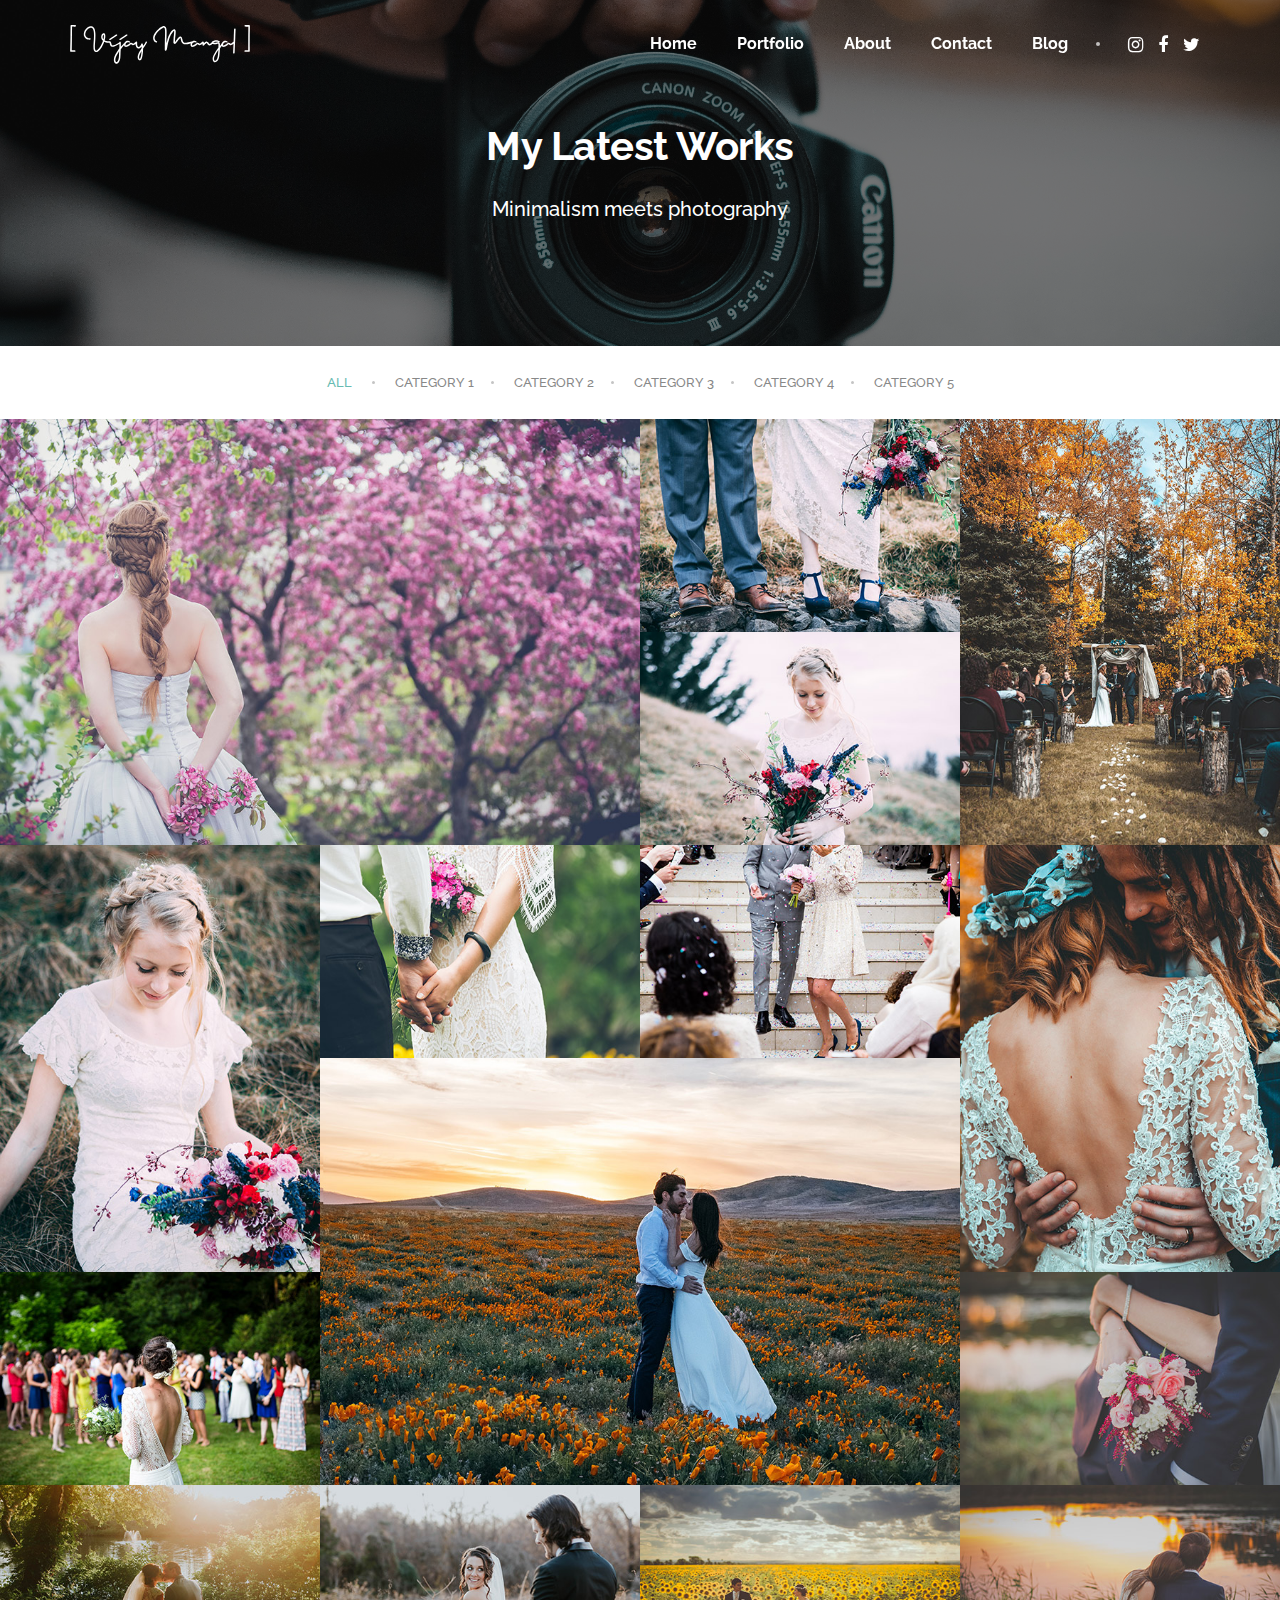
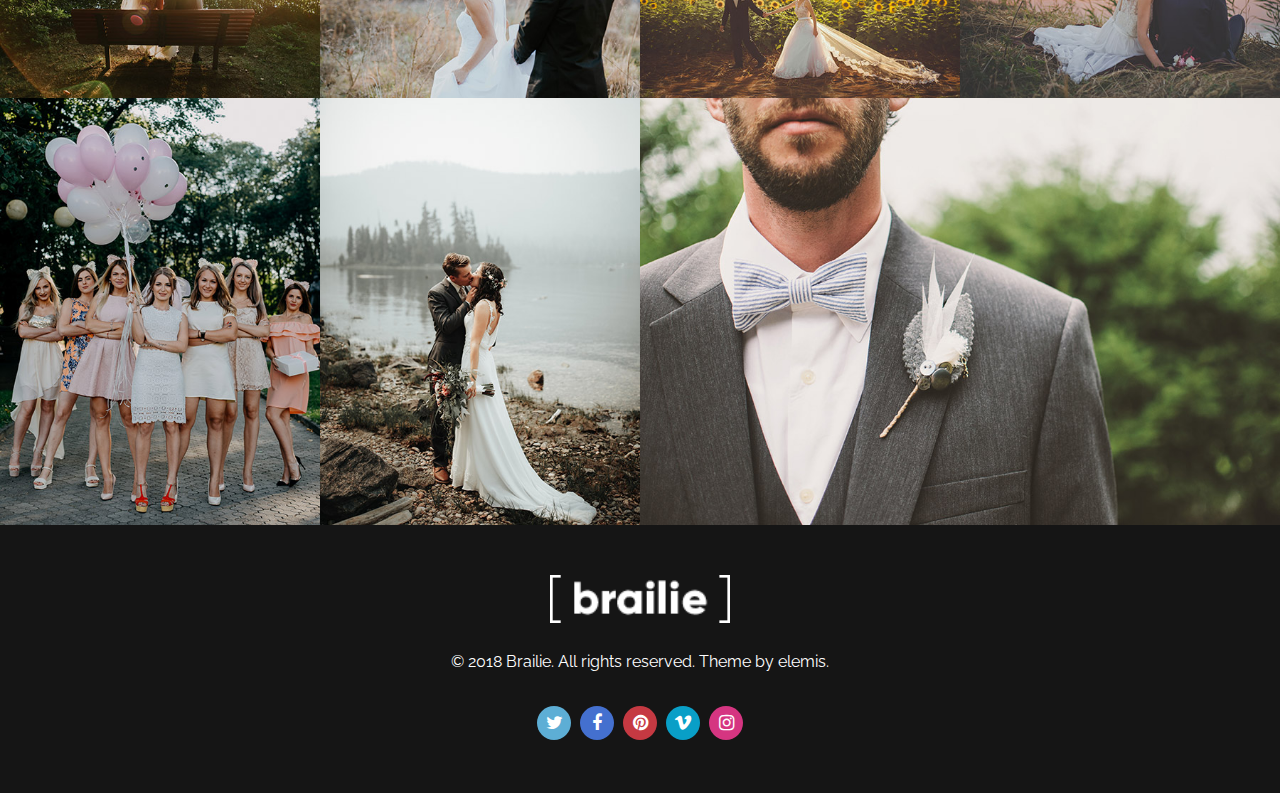
==== portfolio12.html @ 6201e8c9 "templaTE" ====
<!DOCTYPE html>
<html lang="en">
  <head>
    <meta charset="utf-8" />
    <meta name="viewport" content="width=device-width, initial-scale=1.0" />
    <meta name="text" content="" />
    <meta name="author" content="" />
    <link rel="shortcut icon" href="style/images/favicon.png" />
    <title>Vijay Mangal | Unstable Expert</title>
    <link rel="stylesheet" type="text/css" href="style/css/bootstrap.min.css" />
    <link rel="stylesheet" type="text/css" href="style/css/plugins.css" />
    <link
      rel="stylesheet"
      type="text/css"
      href="style/revolution/css/settings.css"
    />
    <link
      rel="stylesheet"
      type="text/css"
      href="style/revolution/css/layers.css"
    />
    <link
      rel="stylesheet"
      type="text/css"
      href="style/revolution/css/navigation.css"
    />
    <link
      rel="stylesheet"
      type="text/css"
      href="style/revolution/revolution-addons/filmstrip/css/revolution.addon.filmstrip.css"
    />
    <link
      rel="stylesheet"
      type="text/css"
      href="style/revolution/revolution-addons/typewriter/css/typewriter.css"
    />
    <link rel="stylesheet" type="text/css" href="style/type/icons.css" />
    <link rel="stylesheet" type="text/css" href="style.css" />
    <link rel="stylesheet" type="text/css" href="style/css/color/teal.css" />
    <link rel="stylesheet" type="text/css" href="style/css/font/font3.css" />
  </head>
  <body>
    <div class="content-wrapper">
      <nav
        class="navbar transparent absolute nav-wrapper-dark inverse-text navbar-expand-lg"
      >
        <div class="container">
          <div class="navbar-header">
            <div class="navbar-brand">
              <a href="index.html"
                ><img src="style/images/logo-light.svg" alt=""
              /></a>
            </div>
            <div class="navbar-hamburger ml-auto d-lg-none d-xl-none">
              <button
                class="hamburger animate"
                data-toggle="collapse"
                data-target=".navbar-collapse"
              >
                <span></span>
              </button>
            </div>
          </div>
          <!-- /.navbar-header -->
          <div class="collapse navbar-collapse">
            <ul class="nav navbar-nav ml-auto">
              <li class="nav-item">
                <a class="nav-link" href="index8.html">Home</a>
              </li>
              <li class="nav-item">
                <a class="nav-link" href="portfolio12.html">Portfolio</a>
              </li>
              <li class="nav-item">
                <a class="nav-link" href="#">About</a>
              </li>
              <li class="nav-item">
                <a class="nav-link" href="#">Contact</a>
              </li>
              <li class="nav-item">
                <a class="nav-link" href="#">Blog</a>
              </li>
            </ul>
            <!-- /.navbar-nav -->
            <div class="navbar-divider"></div>
            <ul class="social social-mute social-s">
              <li>
                <a href="#"><i class="fa fa-instagram"></i></a>
              </li>
              <li>
                <a href="#"><i class="fa fa-facebook"></i></a>
              </li>
              <li>
                <a href="#"><i class="fa fa-twitter"></i></a>
              </li>
            </ul>
          </div>
          <!-- /.navbar-collapse -->
        </div>
        <!-- /.container -->
      </nav>
      <!-- /.navbar -->
      <div
        class="wrapper image-wrapper image-wrapper-inner bg-image inverse-text"
        data-image-src="style/images/art/bg14.jpg"
      >
        <div class="container inner pt-120 pb-120 text-center">
          <h1 class="heading">My Latest Works</h1>
          <p class="lead larger text-center mb-0">
            Minimalism meets photography
          </p>
        </div>
        <!-- /.container -->
      </div>
      <!-- /.wrapper -->
      <div class="wrapper light-wrapper">
        <div class="space30"></div>
        <div
          id="cube-grid-mosaic-filter"
          class="cbp-filter-container text-center"
        >
          <div data-filter="*" class="cbp-filter-item-active cbp-filter-item">
            All
          </div>
          <div data-filter=".cat1" class="cbp-filter-item">Category 1</div>
          <div data-filter=".cat2" class="cbp-filter-item">Category 2</div>
          <div data-filter=".cat3" class="cbp-filter-item">Category 3</div>
          <div data-filter=".cat4" class="cbp-filter-item">Category 4</div>
          <div data-filter=".cat5" class="cbp-filter-item">Category 5</div>
        </div>
        <div class="clearfix"></div>
        <div class="space20"></div>
        <div id="cube-grid-mosaic" class="cbp light-gallery">
          <div class="cbp-item cat1 cat5">
            <figure class="overlay overlay2">
              <a href="style/images/art/pm1-full.jpg" data-sub-html="#caption1"
                ><img src="style/images/art/pm1.jpg" alt="" />
                <div id="caption1" class="d-none">
                  <p>Cras mattis consectetur purus sit amet fermentum.</p>
                </div>
              </a>
            </figure>
          </div>
          <!--/.cbp-item -->
          <div class="cbp-item cat2">
            <figure class="overlay overlay2">
              <a href="style/images/art/pm2-full.jpg"
                ><img src="style/images/art/pm2.jpg" alt=""
              /></a>
            </figure>
          </div>
          <!--/.cbp-item -->
          <div class="cbp-item cat2 cat3">
            <figure class="overlay overlay2">
              <a href="style/images/art/pm3-full.jpg" data-sub-html="#caption2"
                ><img src="style/images/art/pm3.jpg" alt="" />
                <div id="caption2" class="d-none">
                  <p>Nulla vitae elit libero, a pharetra augue.</p>
                </div>
              </a>
            </figure>
          </div>
          <!--/.cbp-item -->
          <div class="cbp-item cat1 cat5">
            <figure class="overlay overlay2">
              <a href="style/images/art/pm4-full.jpg"
                ><img src="style/images/art/pm4.jpg" alt=""
              /></a>
            </figure>
          </div>
          <!--/.cbp-item -->
          <div class="cbp-item cat5 cat4">
            <figure class="overlay overlay2">
              <a href="style/images/art/pm5-full.jpg"
                ><img src="style/images/art/pm5.jpg" alt=""
              /></a>
            </figure>
          </div>
          <!--/.cbp-item -->
          <div class="cbp-item cat2 cat3">
            <figure class="overlay overlay2">
              <a href="style/images/art/pm6-full.jpg"
                ><img src="style/images/art/pm6.jpg" alt=""
              /></a>
            </figure>
          </div>
          <!--/.cbp-item -->
          <div class="cbp-item cat5">
            <figure class="overlay overlay2">
              <a href="style/images/art/pm7-full.jpg"
                ><img src="style/images/art/pm7.jpg" alt=""
              /></a>
            </figure>
          </div>
          <!--/.cbp-item -->
          <div class="cbp-item cat1 cat5">
            <figure class="overlay overlay2">
              <a href="style/images/art/pm8-full.jpg"
                ><img src="style/images/art/pm8.jpg" alt=""
              /></a>
            </figure>
          </div>
          <!--/.cbp-item -->
          <div class="cbp-item cat2 cat4">
            <figure class="overlay overlay2">
              <a href="style/images/art/pm9-full.jpg"
                ><img src="style/images/art/pm9.jpg" alt=""
              /></a>
            </figure>
          </div>
          <!--/.cbp-item -->
          <div class="cbp-item cat1 cat2">
            <figure class="overlay overlay2">
              <a href="style/images/art/pm10-full.jpg"
                ><img src="style/images/art/pm10.jpg" alt=""
              /></a>
            </figure>
          </div>
          <!--/.cbp-item -->
          <div class="cbp-item cat5 cat3">
            <figure class="overlay overlay2">
              <a href="style/images/art/pm11-full.jpg"
                ><img src="style/images/art/pm11.jpg" alt=""
              /></a>
            </figure>
          </div>
          <!--/.cbp-item -->
          <div class="cbp-item cat5 cat2">
            <figure class="overlay overlay2">
              <a href="style/images/art/pm12-full.jpg"
                ><img src="style/images/art/pm12.jpg" alt=""
              /></a>
            </figure>
          </div>
          <!--/.cbp-item -->
          <div class="cbp-item cat4 cat3">
            <figure class="overlay overlay2">
              <a href="style/images/art/pm13-full.jpg"
                ><img src="style/images/art/pm13.jpg" alt=""
              /></a>
            </figure>
          </div>
          <!--/.cbp-item -->
          <div class="cbp-item cat1 cat2 cat5">
            <figure class="overlay overlay2">
              <a href="style/images/art/pm14-full.jpg"
                ><img src="style/images/art/pm14.jpg" alt=""
              /></a>
            </figure>
          </div>
          <!--/.cbp-item -->
          <div class="cbp-item cat3 cat4">
            <figure class="overlay overlay2">
              <a href="style/images/art/pm15-full.jpg"
                ><img src="style/images/art/pm15.jpg" alt=""
              /></a>
            </figure>
          </div>
          <!--/.cbp-item -->
          <div class="cbp-item cat1 cat5">
            <figure class="overlay overlay2">
              <a href="style/images/art/pm16-full.jpg"
                ><img src="style/images/art/pm16.jpg" alt=""
              /></a>
            </figure>
          </div>
          <!--/.cbp-item -->
          <div class="cbp-item cat2 cat3 cat4">
            <figure class="overlay overlay2">
              <a href="style/images/art/pm17-full.jpg"
                ><img src="style/images/art/pm17.jpg" alt=""
              /></a>
            </figure>
          </div>
          <!--/.cbp-item -->
          <div class="cbp-item cat1 cat4">
            <figure class="overlay overlay2">
              <a href="style/images/art/pm18-full.jpg"
                ><img src="style/images/art/pm18.jpg" alt=""
              /></a>
            </figure>
          </div>
          <!--/.cbp-item -->
        </div>
        <!--/.cbp -->
      </div>
      <!-- /.wrapper -->
      <footer class="dark-wrapper inverse-text">
        <div class="sub-footer">
          <div class="container inner text-center">
            <img
              src="#"
              srcset="
                style/images/logo-light.png    1x,
                style/images/logo-light@2x.png 2x
              "
              alt=""
            />
            <div class="space25"></div>
            <p>© 2018 Brailie. All rights reserved. Theme by elemis.</p>
            <div class="space30"></div>
            <ul class="social social-bg social-s">
              <li>
                <a href="#"><i class="fa fa-twitter"></i></a>
              </li>
              <li>
                <a href="#"><i class="fa fa-facebook-f"></i></a>
              </li>
              <li>
                <a href="#"><i class="fa fa-pinterest"></i></a>
              </li>
              <li>
                <a href="#"><i class="fa fa-vimeo"></i></a>
              </li>
              <li>
                <a href="#"><i class="fa fa-instagram"></i></a>
              </li>
            </ul>
          </div>
          <!-- /.container -->
        </div>
        <!-- /.sub-footer -->
      </footer>
    </div>
    <!-- /.content-wrapper -->
    <script src="style/js/jquery.min.js"></script>
    <script src="style/js/popper.min.js"></script>
    <script src="style/js/bootstrap.min.js"></script>
    <script src="style/revolution/js/jquery.themepunch.tools.min.js"></script>
    <script src="style/revolution/js/jquery.themepunch.revolution.min.js"></script>
    <script src="style/revolution/revolution-addons/filmstrip/js/revolution.addon.filmstrip.min.js"></script>
    <script src="style/revolution/revolution-addons/typewriter/js/revolution.addon.typewriter.min.js"></script>
    <script src="style/revolution/js/extensions/revolution.extension.actions.min.js"></script>
    <script src="style/revolution/js/extensions/revolution.extension.carousel.min.js"></script>
    <script src="style/revolution/js/extensions/revolution.extension.kenburn.min.js"></script>
    <script src="style/revolution/js/extensions/revolution.extension.layeranimation.min.js"></script>
    <script src="style/revolution/js/extensions/revolution.extension.migration.min.js"></script>
    <script src="style/revolution/js/extensions/revolution.extension.navigation.min.js"></script>
    <script src="style/revolution/js/extensions/revolution.extension.parallax.min.js"></script>
    <script src="style/revolution/js/extensions/revolution.extension.slideanims.min.js"></script>
    <script src="style/revolution/js/extensions/revolution.extension.video.min.js"></script>
    <script src="style/js/plugins.js"></script>
    <script src="style/js/scripts.js"></script>
  </body>
</html>
---- style/revolution/css/settings.css ----
/*-----------------------------------------------------------------------------

-	Revolution Slider 5.0 Default Style Settings -

Screen Stylesheet

version:   	5.4.5
date:      	15/05/17
author:		themepunch
email:     	info@themepunch.com
website:   	http://www.themepunch.com
-----------------------------------------------------------------------------*/
#debungcontrolls,.debugtimeline{width:100%;box-sizing:border-box}.rev_column,.rev_column .tp-parallax-wrap,.tp-svg-layer svg{vertical-align:top}#debungcontrolls{z-index:100000;position:fixed;bottom:0;height:auto;background:rgba(0,0,0,.6);padding:10px}.debugtimeline{height:10px;position:relative;margin-bottom:3px;display:none;white-space:nowrap}.debugtimeline:hover{height:15px}.the_timeline_tester{background:#e74c3c;position:absolute;top:0;left:0;height:100%;width:0}.rs-go-fullscreen{position:fixed!important;width:100%!important;height:100%!important;top:0!important;left:0!important;z-index:9999999!important;background:#fff!important}.debugtimeline.tl_slide .the_timeline_tester{background:#f39c12}.debugtimeline.tl_frame .the_timeline_tester{background:#3498db}.debugtimline_txt{color:#fff;font-weight:400;font-size:7px;position:absolute;left:10px;top:0;white-space:nowrap;line-height:10px}.rtl{direction:rtl}@font-face{font-family:revicons;src:url(../fonts/revicons/revicons.eot?5510888);src:url(../fonts/revicons/revicons.eot?5510888#iefix) format('embedded-opentype'),url(../fonts/revicons/revicons.woff?5510888) format('woff'),url(../fonts/revicons/revicons.ttf?5510888) format('truetype'),url(../fonts/revicons/revicons.svg?5510888#revicons) format('svg');font-weight:400;font-style:normal}[class*=" revicon-"]:before,[class^=revicon-]:before{font-family:revicons;font-style:normal;font-weight:400;speak:none;display:inline-block;text-decoration:inherit;width:1em;margin-right:.2em;text-align:center;font-variant:normal;text-transform:none;line-height:1em;margin-left:.2em}.revicon-search-1:before{content:'\e802'}.revicon-pencil-1:before{content:'\e831'}.revicon-picture-1:before{content:'\e803'}.revicon-cancel:before{content:'\e80a'}.revicon-info-circled:before{content:'\e80f'}.revicon-trash:before{content:'\e801'}.revicon-left-dir:before{content:'\e817'}.revicon-right-dir:before{content:'\e818'}.revicon-down-open:before{content:'\e83b'}.revicon-left-open:before{content:'\e819'}.revicon-right-open:before{content:'\e81a'}.revicon-angle-left:before{content:'\e820'}.revicon-angle-right:before{content:'\e81d'}.revicon-left-big:before{content:'\e81f'}.revicon-right-big:before{content:'\e81e'}.revicon-magic:before{content:'\e807'}.revicon-picture:before{content:'\e800'}.revicon-export:before{content:'\e80b'}.revicon-cog:before{content:'\e832'}.revicon-login:before{content:'\e833'}.revicon-logout:before{content:'\e834'}.revicon-video:before{content:'\e805'}.revicon-arrow-combo:before{content:'\e827'}.revicon-left-open-1:before{content:'\e82a'}.revicon-right-open-1:before{content:'\e82b'}.revicon-left-open-mini:before{content:'\e822'}.revicon-right-open-mini:before{content:'\e823'}.revicon-left-open-big:before{content:'\e824'}.revicon-right-open-big:before{content:'\e825'}.revicon-left:before{content:'\e836'}.revicon-right:before{content:'\e826'}.revicon-ccw:before{content:'\e808'}.revicon-arrows-ccw:before{content:'\e806'}.revicon-palette:before{content:'\e829'}.revicon-list-add:before{content:'\e80c'}.revicon-doc:before{content:'\e809'}.revicon-left-open-outline:before{content:'\e82e'}.revicon-left-open-2:before{content:'\e82c'}.revicon-right-open-outline:before{content:'\e82f'}.revicon-right-open-2:before{content:'\e82d'}.revicon-equalizer:before{content:'\e83a'}.revicon-layers-alt:before{content:'\e804'}.revicon-popup:before{content:'\e828'}.rev_slider_wrapper{position:relative;z-index:0;width:100%}.rev_slider{position:relative;overflow:visible}.entry-content .rev_slider a,.rev_slider a{box-shadow:none}.tp-overflow-hidden{overflow:hidden!important}.group_ov_hidden{overflow:hidden}.rev_slider img,.tp-simpleresponsive img{max-width:none!important;transition:none;margin:0;padding:0;border:none}.rev_slider .no-slides-text{font-weight:700;text-align:center;padding-top:80px}.rev_slider>ul,.rev_slider>ul>li,.rev_slider>ul>li:before,.rev_slider_wrapper>ul,.tp-revslider-mainul>li,.tp-revslider-mainul>li:before,.tp-simpleresponsive>ul,.tp-simpleresponsive>ul>li,.tp-simpleresponsive>ul>li:before{list-style:none!important;position:absolute;margin:0!important;padding:0!important;overflow-x:visible;overflow-y:visible;background-image:none;background-position:0 0;text-indent:0;top:0;left:0}.rev_slider>ul>li,.rev_slider>ul>li:before,.tp-revslider-mainul>li,.tp-revslider-mainul>li:before,.tp-simpleresponsive>ul>li,.tp-simpleresponsive>ul>li:before{visibility:hidden}.tp-revslider-mainul,.tp-revslider-slidesli{padding:0!important;margin:0!important;list-style:none!important}.fullscreen-container,.fullwidthbanner-container{padding:0;position:relative}.rev_slider li.tp-revslider-slidesli{position:absolute!important}.tp-caption .rs-untoggled-content{display:block}.tp-caption .rs-toggled-content{display:none}.rs-toggle-content-active.tp-caption .rs-toggled-content{display:block}.rs-toggle-content-active.tp-caption .rs-untoggled-content{display:none}.rev_slider .caption,.rev_slider .tp-caption{position:relative;visibility:hidden;white-space:nowrap;display:block;-webkit-font-smoothing:antialiased!important;z-index:1}.rev_slider .caption,.rev_slider .tp-caption,.tp-simpleresponsive img{-moz-user-select:none;-khtml-user-select:none;-webkit-user-select:none;-o-user-select:none}.rev_slider .tp-mask-wrap .tp-caption,.rev_slider .tp-mask-wrap :last-child,.wpb_text_column .rev_slider .tp-mask-wrap .tp-caption,.wpb_text_column .rev_slider .tp-mask-wrap :last-child{margin-bottom:0}.tp-svg-layer svg{width:100%;height:100%;position:relative}.tp-carousel-wrapper{cursor:url(openhand.cur),move}.tp-carousel-wrapper.dragged{cursor:url(closedhand.cur),move}.tp_inner_padding{box-sizing:border-box;max-height:none!important}.tp-caption.tp-layer-selectable{-moz-user-select:all;-khtml-user-select:all;-webkit-user-select:all;-o-user-select:all}.tp-caption.tp-hidden-caption,.tp-forcenotvisible,.tp-hide-revslider,.tp-parallax-wrap.tp-hidden-caption{visibility:hidden!important;display:none!important}.rev_slider audio,.rev_slider embed,.rev_slider iframe,.rev_slider object,.rev_slider video{max-width:none!important}.tp-element-background{position:absolute;top:0;left:0;width:100%;height:100%;z-index:0}.tp-blockmask,.tp-blockmask_in,.tp-blockmask_out{position:absolute;top:0;left:0;width:100%;height:100%;background:#fff;z-index:1000;transform:scaleX(0) scaleY(0)}.tp-parallax-wrap{transform-style:preserve-3d}.rev_row_zone{position:absolute;width:100%;left:0;box-sizing:border-box;min-height:50px;font-size:0}.rev_column_inner,.rev_slider .tp-caption.rev_row{position:relative;width:100%!important;box-sizing:border-box}.rev_row_zone_top{top:0}.rev_row_zone_middle{top:50%;transform:translateY(-50%)}.rev_row_zone_bottom{bottom:0}.rev_slider .tp-caption.rev_row{display:table;table-layout:fixed;vertical-align:top;height:auto!important;font-size:0}.rev_column{display:table-cell;position:relative;height:auto;box-sizing:border-box;font-size:0}.rev_column_inner{display:block;height:auto!important;white-space:normal!important}.rev_column_bg{width:100%;height:100%;position:absolute;top:0;left:0;z-index:0;box-sizing:border-box;background-clip:content-box;border:0 solid transparent}.tp-caption .backcorner,.tp-caption .backcornertop,.tp-caption .frontcorner,.tp-caption .frontcornertop{height:0;top:0;width:0;position:absolute}.rev_column_inner .tp-loop-wrap,.rev_column_inner .tp-mask-wrap,.rev_column_inner .tp-parallax-wrap{text-align:inherit}.rev_column_inner .tp-mask-wrap{display:inline-block}.rev_column_inner .tp-parallax-wrap,.rev_column_inner .tp-parallax-wrap .tp-loop-wrap,.rev_column_inner .tp-parallax-wrap .tp-mask-wrap{position:relative!important;left:auto!important;top:auto!important;line-height:0}.tp-video-play-button,.tp-video-play-button i{line-height:50px!important;vertical-align:top;text-align:center}.rev_column_inner .rev_layer_in_column,.rev_column_inner .tp-parallax-wrap,.rev_column_inner .tp-parallax-wrap .tp-loop-wrap,.rev_column_inner .tp-parallax-wrap .tp-mask-wrap{vertical-align:top}.rev_break_columns{display:block!important}.rev_break_columns .tp-parallax-wrap.rev_column{display:block!important;width:100%!important}.fullwidthbanner-container{overflow:hidden}.fullwidthbanner-container .fullwidthabanner{width:100%;position:relative}.tp-static-layers{position:absolute;z-index:101;top:0;left:0}.tp-caption .frontcorner{border-left:40px solid transparent;border-right:0 solid transparent;border-top:40px solid #00A8FF;left:-40px}.tp-caption .backcorner{border-left:0 solid transparent;border-right:40px solid transparent;border-bottom:40px solid #00A8FF;right:0}.tp-caption .frontcornertop{border-left:40px solid transparent;border-right:0 solid transparent;border-bottom:40px solid #00A8FF;left:-40px}.tp-caption .backcornertop{border-left:0 solid transparent;border-right:40px solid transparent;border-top:40px solid #00A8FF;right:0}.tp-layer-inner-rotation{position:relative!important}img.tp-slider-alternative-image{width:100%;height:auto}.caption.fullscreenvideo,.rs-background-video-layer,.tp-caption.coverscreenvideo,.tp-caption.fullscreenvideo{width:100%;height:100%;top:0;left:0;position:absolute}.noFilterClass{filter:none!important}.rs-background-video-layer{visibility:hidden;z-index:0}.caption.fullscreenvideo audio,.caption.fullscreenvideo iframe,.caption.fullscreenvideo video,.tp-caption.fullscreenvideo iframe,.tp-caption.fullscreenvideo iframe audio,.tp-caption.fullscreenvideo iframe video{width:100%!important;height:100%!important;display:none}.fullcoveredvideo audio,.fullscreenvideo audio .fullcoveredvideo video,.fullscreenvideo video{background:#000}.fullcoveredvideo .tp-poster{background-position:center center;background-size:cover;width:100%;height:100%;top:0;left:0}.videoisplaying .html5vid .tp-poster{display:none}.tp-video-play-button{background:#000;background:rgba(0,0,0,.3);border-radius:5px;position:absolute;top:50%;left:50%;color:#FFF;margin-top:-25px;margin-left:-25px;cursor:pointer;width:50px;height:50px;box-sizing:border-box;display:inline-block;z-index:4;opacity:0;transition:opacity .3s ease-out!important}.tp-audio-html5 .tp-video-play-button,.tp-hiddenaudio{display:none!important}.tp-caption .html5vid{width:100%!important;height:100%!important}.tp-video-play-button i{width:50px;height:50px;display:inline-block;font-size:40px!important}.rs-fullvideo-cover,.tp-dottedoverlay,.tp-shadowcover{height:100%;top:0;left:0;position:absolute}.tp-caption:hover .tp-video-play-button{opacity:1;display:block}.tp-caption .tp-revstop{display:none;border-left:5px solid #fff!important;border-right:5px solid #fff!important;margin-top:15px!important;line-height:20px!important;vertical-align:top;font-size:25px!important}.tp-seek-bar,.tp-video-button,.tp-volume-bar{outline:0;line-height:12px;margin:0;cursor:pointer}.videoisplaying .revicon-right-dir{display:none}.videoisplaying .tp-revstop{display:inline-block}.videoisplaying .tp-video-play-button{display:none}.fullcoveredvideo .tp-video-play-button{display:none!important}.fullscreenvideo .fullscreenvideo audio,.fullscreenvideo .fullscreenvideo video{object-fit:contain!important}.fullscreenvideo .fullcoveredvideo audio,.fullscreenvideo .fullcoveredvideo video{object-fit:cover!important}.tp-video-controls{position:absolute;bottom:0;left:0;right:0;padding:5px;opacity:0;transition:opacity .3s;background-image:linear-gradient(to bottom,#000 13%,#323232 100%);display:table;max-width:100%;overflow:hidden;box-sizing:border-box}.rev-btn.rev-hiddenicon i,.rev-btn.rev-withicon i{transition:all .2s ease-out!important;font-size:15px}.tp-caption:hover .tp-video-controls{opacity:.9}.tp-video-button{background:rgba(0,0,0,.5);border:0;border-radius:3px;font-size:12px;color:#fff;padding:0}.tp-video-button:hover{cursor:pointer}.tp-video-button-wrap,.tp-video-seek-bar-wrap,.tp-video-vol-bar-wrap{padding:0 5px;display:table-cell;vertical-align:middle}.tp-video-seek-bar-wrap{width:80%}.tp-video-vol-bar-wrap{width:20%}.tp-seek-bar,.tp-volume-bar{width:100%;padding:0}.rs-fullvideo-cover{width:100%;background:0 0;z-index:5}.disabled_lc .tp-video-play-button,.rs-background-video-layer audio::-webkit-media-controls,.rs-background-video-layer video::-webkit-media-controls,.rs-background-video-layer video::-webkit-media-controls-start-playback-button{display:none!important}.tp-audio-html5 .tp-video-controls{opacity:1!important;visibility:visible!important}.tp-dottedoverlay{background-repeat:repeat;width:100%;z-index:3}.tp-dottedoverlay.twoxtwo{background:url(../assets/gridtile.png)}.tp-dottedoverlay.twoxtwowhite{background:url(../assets/gridtile_white.png)}.tp-dottedoverlay.threexthree{background:url(../assets/gridtile_3x3.png)}.tp-dottedoverlay.threexthreewhite{background:url(../assets/gridtile_3x3_white.png)}.tp-shadowcover{width:100%;background:#fff;z-index:-1}.tp-shadow1{box-shadow:0 10px 6px -6px rgba(0,0,0,.8)}.tp-shadow2:after,.tp-shadow2:before,.tp-shadow3:before,.tp-shadow4:after{z-index:-2;position:absolute;content:"";bottom:10px;left:10px;width:50%;top:85%;max-width:300px;background:0 0;box-shadow:0 15px 10px rgba(0,0,0,.8);transform:rotate(-3deg)}.tp-shadow2:after,.tp-shadow4:after{transform:rotate(3deg);right:10px;left:auto}.tp-shadow5{position:relative;box-shadow:0 1px 4px rgba(0,0,0,.3),0 0 40px rgba(0,0,0,.1) inset}.tp-shadow5:after,.tp-shadow5:before{content:"";position:absolute;z-index:-2;box-shadow:0 0 25px 0 rgba(0,0,0,.6);top:30%;bottom:0;left:20px;right:20px;border-radius:100px/20px}.tp-button{padding:6px 13px 5px;border-radius:3px;height:30px;cursor:pointer;color:#fff!important;text-shadow:0 1px 1px rgba(0,0,0,.6)!important;font-size:15px;line-height:45px!important;font-family:arial,sans-serif;font-weight:700;letter-spacing:-1px;text-decoration:none}.tp-button.big{color:#fff;text-shadow:0 1px 1px rgba(0,0,0,.6);font-weight:700;padding:9px 20px;font-size:19px;line-height:57px!important}.purchase:hover,.tp-button.big:hover,.tp-button:hover{background-position:bottom,15px 11px}.purchase.green,.purchase:hover.green,.tp-button.green,.tp-button:hover.green{background-color:#21a117;box-shadow:0 3px 0 0 #104d0b}.purchase.blue,.purchase:hover.blue,.tp-button.blue,.tp-button:hover.blue{background-color:#1d78cb;box-shadow:0 3px 0 0 #0f3e68}.purchase.red,.purchase:hover.red,.tp-button.red,.tp-button:hover.red{background-color:#cb1d1d;box-shadow:0 3px 0 0 #7c1212}.purchase.orange,.purchase:hover.orange,.tp-button.orange,.tp-button:hover.orange{background-color:#f70;box-shadow:0 3px 0 0 #a34c00}.purchase.darkgrey,.purchase:hover.darkgrey,.tp-button.darkgrey,.tp-button.grey,.tp-button:hover.darkgrey,.tp-button:hover.grey{background-color:#555;box-shadow:0 3px 0 0 #222}.purchase.lightgrey,.purchase:hover.lightgrey,.tp-button.lightgrey,.tp-button:hover.lightgrey{background-color:#888;box-shadow:0 3px 0 0 #555}.rev-btn,.rev-btn:visited{outline:0!important;box-shadow:none!important;text-decoration:none!important;line-height:44px;font-size:17px;font-weight:500;padding:12px 35px;box-sizing:border-box;font-family:Roboto,sans-serif;cursor:pointer}.rev-btn.rev-uppercase,.rev-btn.rev-uppercase:visited{text-transform:uppercase;letter-spacing:1px;font-size:15px;font-weight:900}.rev-btn.rev-withicon i{font-weight:400;position:relative;top:0;margin-left:10px!important}.rev-btn.rev-hiddenicon i{font-weight:400;position:relative;top:0;opacity:0;margin-left:0!important;width:0!important}.rev-btn.rev-hiddenicon:hover i{opacity:1!important;margin-left:10px!important;width:auto!important}.rev-btn.rev-medium,.rev-btn.rev-medium:visited{line-height:36px;font-size:14px;padding:10px 30px}.rev-btn.rev-medium.rev-hiddenicon i,.rev-btn.rev-medium.rev-withicon i{font-size:14px;top:0}.rev-btn.rev-small,.rev-btn.rev-small:visited{line-height:28px;font-size:12px;padding:7px 20px}.rev-btn.rev-small.rev-hiddenicon i,.rev-btn.rev-small.rev-withicon i{font-size:12px;top:0}.rev-maxround{border-radius:30px}.rev-minround{border-radius:3px}.rev-burger{position:relative;width:60px;height:60px;box-sizing:border-box;padding:22px 0 0 14px;border-radius:50%;border:1px solid rgba(51,51,51,.25);-webkit-tap-highlight-color:transparent;cursor:pointer}.rev-burger span{display:block;width:30px;height:3px;background:#333;transition:.7s;pointer-events:none;transform-style:flat!important}.rev-burger.revb-white span,.rev-burger.revb-whitenoborder span{background:#fff}.rev-burger span:nth-child(2){margin:3px 0}#dialog_addbutton .rev-burger:hover :first-child,.open .rev-burger :first-child,.open.rev-burger :first-child{transform:translateY(6px) rotate(-45deg)}#dialog_addbutton .rev-burger:hover :nth-child(2),.open .rev-burger :nth-child(2),.open.rev-burger :nth-child(2){transform:rotate(-45deg);opacity:0}#dialog_addbutton .rev-burger:hover :last-child,.open .rev-burger :last-child,.open.rev-burger :last-child{transform:translateY(-6px) rotate(-135deg)}.rev-burger.revb-white{border:2px solid rgba(255,255,255,.2)}.rev-burger.revb-darknoborder,.rev-burger.revb-whitenoborder{border:0}.rev-burger.revb-darknoborder span{background:#333}.rev-burger.revb-whitefull{background:#fff;border:none}.rev-burger.revb-whitefull span{background:#333}.rev-burger.revb-darkfull{background:#333;border:none}.rev-burger.revb-darkfull span,.rev-scroll-btn.revs-fullwhite{background:#fff}@keyframes rev-ani-mouse{0%{opacity:1;top:29%}15%{opacity:1;top:50%}50%{opacity:0;top:50%}100%{opacity:0;top:29%}}.rev-scroll-btn{display:inline-block;position:relative;left:0;right:0;text-align:center;cursor:pointer;width:35px;height:55px;box-sizing:border-box;border:3px solid #fff;border-radius:23px}.rev-scroll-btn>*{display:inline-block;line-height:18px;font-size:13px;font-weight:400;color:#fff;font-family:proxima-nova,"Helvetica Neue",Helvetica,Arial,sans-serif;letter-spacing:2px}.rev-scroll-btn>.active,.rev-scroll-btn>:focus,.rev-scroll-btn>:hover{color:#fff}.rev-scroll-btn>.active,.rev-scroll-btn>:active,.rev-scroll-btn>:focus,.rev-scroll-btn>:hover{opacity:.8}.rev-scroll-btn.revs-fullwhite span{background:#333}.rev-scroll-btn.revs-fulldark{background:#333;border:none}.rev-scroll-btn.revs-fulldark span,.tp-bullet{background:#fff}.rev-scroll-btn span{position:absolute;display:block;top:29%;left:50%;width:8px;height:8px;margin:-4px 0 0 -4px;background:#fff;border-radius:50%;animation:rev-ani-mouse 2.5s linear infinite}.rev-scroll-btn.revs-dark{border-color:#333}.rev-scroll-btn.revs-dark span{background:#333}.rev-control-btn{position:relative;display:inline-block;z-index:5;color:#FFF;font-size:20px;line-height:60px;font-weight:400;font-style:normal;font-family:Raleway;text-decoration:none;text-align:center;background-color:#000;border-radius:50px;text-shadow:none;background-color:rgba(0,0,0,.5);width:60px;height:60px;box-sizing:border-box;cursor:pointer}.rev-cbutton-dark-sr,.rev-cbutton-light-sr{border-radius:3px}.rev-cbutton-light,.rev-cbutton-light-sr{color:#333;background-color:rgba(255,255,255,.75)}.rev-sbutton{line-height:37px;width:37px;height:37px}.rev-sbutton-blue{background-color:#3B5998}.rev-sbutton-lightblue{background-color:#00A0D1}.rev-sbutton-red{background-color:#DD4B39}.tp-bannertimer{visibility:hidden;width:100%;height:5px;background:#000;background:rgba(0,0,0,.15);position:absolute;z-index:200;top:0}.tp-bannertimer.tp-bottom{top:auto;bottom:0!important;height:5px}.tp-caption img{background:0 0;-ms-filter:"progid:DXImageTransform.Microsoft.gradient(startColorstr=#00FFFFFF,endColorstr=#00FFFFFF)";filter:progid:DXImageTransform.Microsoft.gradient(startColorstr=#00FFFFFF, endColorstr=#00FFFFFF);zoom:1}.caption.slidelink a div,.tp-caption.slidelink a div{width:3000px;height:1500px;background:url(../assets/coloredbg.png)}.tp-caption.slidelink a span{background:url(../assets/coloredbg.png)}.tp-loader.spinner0,.tp-loader.spinner5{background-image:url(../assets/loader.gif);background-repeat:no-repeat}.tp-shape{width:100%;height:100%}.tp-caption .rs-starring{display:inline-block}.tp-caption .rs-starring .star-rating{float:none;display:inline-block;vertical-align:top;color:#FFC321!important}.tp-caption .rs-starring .star-rating,.tp-caption .rs-starring-page .star-rating{position:relative;height:1em;width:5.4em;font-family:star;font-size:1em!important}.tp-loader.spinner0,.tp-loader.spinner1{width:40px;height:40px;margin-top:-20px;margin-left:-20px;animation:tp-rotateplane 1.2s infinite ease-in-out;background-color:#fff;border-radius:3px;box-shadow:0 0 20px 0 rgba(0,0,0,.15)}.tp-caption .rs-starring .star-rating:before,.tp-caption .rs-starring-page .star-rating:before{content:"\73\73\73\73\73";color:#E0DADF;float:left;top:0;left:0;position:absolute}.tp-caption .rs-starring .star-rating span{overflow:hidden;float:left;top:0;left:0;position:absolute;padding-top:1.5em;font-size:1em!important}.tp-caption .rs-starring .star-rating span:before{content:"\53\53\53\53\53";top:0;position:absolute;left:0}.tp-loader{top:50%;left:50%;z-index:10000;position:absolute}.tp-loader.spinner0{background-position:center center}.tp-loader.spinner5{background-position:10px 10px;background-color:#fff;margin:-22px;width:44px;height:44px;border-radius:3px}@keyframes tp-rotateplane{0%{transform:perspective(120px) rotateX(0) rotateY(0)}50%{transform:perspective(120px) rotateX(-180.1deg) rotateY(0)}100%{transform:perspective(120px) rotateX(-180deg) rotateY(-179.9deg)}}.tp-loader.spinner2{width:40px;height:40px;margin-top:-20px;margin-left:-20px;background-color:red;box-shadow:0 0 20px 0 rgba(0,0,0,.15);border-radius:100%;animation:tp-scaleout 1s infinite ease-in-out}@keyframes tp-scaleout{0%{transform:scale(0)}100%{transform:scale(1);opacity:0}}.tp-loader.spinner3{margin:-9px 0 0 -35px;width:70px;text-align:center}.tp-loader.spinner3 .bounce1,.tp-loader.spinner3 .bounce2,.tp-loader.spinner3 .bounce3{width:18px;height:18px;background-color:#fff;box-shadow:0 0 20px 0 rgba(0,0,0,.15);border-radius:100%;display:inline-block;animation:tp-bouncedelay 1.4s infinite ease-in-out;animation-fill-mode:both}.tp-loader.spinner3 .bounce1{animation-delay:-.32s}.tp-loader.spinner3 .bounce2{animation-delay:-.16s}@keyframes tp-bouncedelay{0%,100%,80%{transform:scale(0)}40%{transform:scale(1)}}.tp-loader.spinner4{margin:-20px 0 0 -20px;width:40px;height:40px;text-align:center;animation:tp-rotate 2s infinite linear}.tp-loader.spinner4 .dot1,.tp-loader.spinner4 .dot2{width:60%;height:60%;display:inline-block;position:absolute;top:0;background-color:#fff;border-radius:100%;animation:tp-bounce 2s infinite ease-in-out;box-shadow:0 0 20px 0 rgba(0,0,0,.15)}.tp-loader.spinner4 .dot2{top:auto;bottom:0;animation-delay:-1s}@keyframes tp-rotate{100%{transform:rotate(360deg)}}@keyframes tp-bounce{0%,100%{transform:scale(0)}50%{transform:scale(1)}}.tp-bullets.navbar,.tp-tabs.navbar,.tp-thumbs.navbar{border:none;min-height:0;margin:0;border-radius:0}.tp-bullets,.tp-tabs,.tp-thumbs{position:absolute;display:block;z-index:1000;top:0;left:0}.tp-tab,.tp-thumb{cursor:pointer;position:absolute;opacity:.5;box-sizing:border-box}.tp-arr-imgholder,.tp-tab-image,.tp-thumb-image,.tp-videoposter{background-position:center center;background-size:cover;width:100%;height:100%;display:block;position:absolute;top:0;left:0}.tp-tab.selected,.tp-tab:hover,.tp-thumb.selected,.tp-thumb:hover{opacity:1}.tp-tab-mask,.tp-thumb-mask{box-sizing:border-box!important}.tp-tabs,.tp-thumbs{box-sizing:content-box!important}.tp-bullet{width:15px;height:15px;position:absolute;background:rgba(255,255,255,.3);cursor:pointer}.tp-bullet.selected,.tp-bullet:hover{background:#fff}.tparrows{cursor:pointer;background:#000;background:rgba(0,0,0,.5);width:40px;height:40px;position:absolute;display:block;z-index:1000}.tparrows:hover{background:#000}.tparrows:before{font-family:revicons;font-size:15px;color:#fff;display:block;line-height:40px;text-align:center}.hginfo,.hglayerinfo{font-size:12px;font-weight:600}.tparrows.tp-leftarrow:before{content:'\e824'}.tparrows.tp-rightarrow:before{content:'\e825'}body.rtl .tp-kbimg{left:0!important}.dddwrappershadow{box-shadow:0 45px 100px rgba(0,0,0,.4)}.hglayerinfo{position:fixed;bottom:0;left:0;color:#FFF;line-height:20px;background:rgba(0,0,0,.75);padding:5px 10px;z-index:2000;white-space:normal}.helpgrid,.hginfo{position:absolute}.hginfo{top:-2px;left:-2px;color:#e74c3c;background:#000;padding:2px 5px}.indebugmode .tp-caption:hover{border:1px dashed #c0392b!important}.helpgrid{border:2px dashed #c0392b;top:0;left:0;z-index:0}#revsliderlogloglog{padding:15px;color:#fff;position:fixed;top:0;left:0;width:200px;height:150px;background:rgba(0,0,0,.7);z-index:100000;font-size:10px;overflow:scroll}.aden{filter:hue-rotate(-20deg) contrast(.9) saturate(.85) brightness(1.2)}.aden::after{background:linear-gradient(to right,rgba(66,10,14,.2),transparent);mix-blend-mode:darken}.perpetua::after,.reyes::after{mix-blend-mode:soft-light;opacity:.5}.inkwell{filter:sepia(.3) contrast(1.1) brightness(1.1) grayscale(1)}.perpetua::after{background:linear-gradient(to bottom,#005b9a,#e6c13d)}.reyes{filter:sepia(.22) brightness(1.1) contrast(.85) saturate(.75)}.reyes::after{background:#efcdad}.gingham{filter:brightness(1.05) hue-rotate(-10deg)}.gingham::after{background:linear-gradient(to right,rgba(66,10,14,.2),transparent);mix-blend-mode:darken}.toaster{filter:contrast(1.5) brightness(.9)}.toaster::after{background:radial-gradient(circle,#804e0f,#3b003b);mix-blend-mode:screen}.walden{filter:brightness(1.1) hue-rotate(-10deg) sepia(.3) saturate(1.6)}.walden::after{background:#04c;mix-blend-mode:screen;opacity:.3}.hudson{filter:brightness(1.2) contrast(.9) saturate(1.1)}.hudson::after{background:radial-gradient(circle,#a6b1ff 50%,#342134);mix-blend-mode:multiply;opacity:.5}.earlybird{filter:contrast(.9) sepia(.2)}.earlybird::after{background:radial-gradient(circle,#d0ba8e 20%,#360309 85%,#1d0210 100%);mix-blend-mode:overlay}.mayfair{filter:contrast(1.1) saturate(1.1)}.mayfair::after{background:radial-gradient(circle at 40% 40%,rgba(255,255,255,.8),rgba(255,200,200,.6),#111 60%);mix-blend-mode:overlay;opacity:.4}.lofi{filter:saturate(1.1) contrast(1.5)}.lofi::after{background:radial-gradient(circle,transparent 70%,#222 150%);mix-blend-mode:multiply}._1977{filter:contrast(1.1) brightness(1.1) saturate(1.3)}._1977:after{background:rgba(243,106,188,.3);mix-blend-mode:screen}.brooklyn{filter:contrast(.9) brightness(1.1)}.brooklyn::after{background:radial-gradient(circle,rgba(168,223,193,.4) 70%,#c4b7c8);mix-blend-mode:overlay}.xpro2{filter:sepia(.3)}.xpro2::after{background:radial-gradient(circle,#e6e7e0 40%,rgba(43,42,161,.6) 110%);mix-blend-mode:color-burn}.nashville{filter:sepia(.2) contrast(1.2) brightness(1.05) saturate(1.2)}.nashville::after{background:rgba(0,70,150,.4);mix-blend-mode:lighten}.nashville::before{background:rgba(247,176,153,.56);mix-blend-mode:darken}.lark{filter:contrast(.9)}.lark::after{background:rgba(242,242,242,.8);mix-blend-mode:darken}.lark::before{background:#22253f;mix-blend-mode:color-dodge}.moon{filter:grayscale(1) contrast(1.1) brightness(1.1)}.moon::before{background:#a0a0a0;mix-blend-mode:soft-light}.moon::after{background:#383838;mix-blend-mode:lighten}.clarendon{filter:contrast(1.2) saturate(1.35)}.clarendon:before{background:rgba(127,187,227,.2);mix-blend-mode:overlay}.willow{filter:grayscale(.5) contrast(.95) brightness(.9)}.willow::before{background-color:radial-gradient(40%,circle,#d4a9af 55%,#000 150%);mix-blend-mode:overlay}.willow::after{background-color:#d8cdcb;mix-blend-mode:color}.rise{filter:brightness(1.05) sepia(.2) contrast(.9) saturate(.9)}.rise::after{background:radial-gradient(circle,rgba(232,197,152,.8),transparent 90%);mix-blend-mode:overlay;opacity:.6}.rise::before{background:radial-gradient(circle,rgba(236,205,169,.15) 55%,rgba(50,30,7,.4));mix-blend-mode:multiply}._1977:after,._1977:before,.aden:after,.aden:before,.brooklyn:after,.brooklyn:before,.clarendon:after,.clarendon:before,.earlybird:after,.earlybird:before,.gingham:after,.gingham:before,.hudson:after,.hudson:before,.inkwell:after,.inkwell:before,.lark:after,.lark:before,.lofi:after,.lofi:before,.mayfair:after,.mayfair:before,.moon:after,.moon:before,.nashville:after,.nashville:before,.perpetua:after,.perpetua:before,.reyes:after,.reyes:before,.rise:after,.rise:before,.slumber:after,.slumber:before,.toaster:after,.toaster:before,.walden:after,.walden:before,.willow:after,.willow:before,.xpro2:after,.xpro2:before{content:'';display:block;height:100%;width:100%;top:0;left:0;position:absolute;pointer-events:none}._1977,.aden,.brooklyn,.clarendon,.earlybird,.gingham,.hudson,.inkwell,.lark,.lofi,.mayfair,.moon,.nashville,.perpetua,.reyes,.rise,.slumber,.toaster,.walden,.willow,.xpro2{position:relative}._1977 img,.aden img,.brooklyn img,.clarendon img,.earlybird img,.gingham img,.hudson img,.inkwell img,.lark img,.lofi img,.mayfair img,.moon img,.nashville img,.perpetua img,.reyes img,.rise img,.slumber img,.toaster img,.walden img,.willow img,.xpro2 img{width:100%;z-index:1}._1977:before,.aden:before,.brooklyn:before,.clarendon:before,.earlybird:before,.gingham:before,.hudson:before,.inkwell:before,.lark:before,.lofi:before,.mayfair:before,.moon:before,.nashville:before,.perpetua:before,.reyes:before,.rise:before,.slumber:before,.toaster:before,.walden:before,.willow:before,.xpro2:before{z-index:2}._1977:after,.aden:after,.brooklyn:after,.clarendon:after,.earlybird:after,.gingham:after,.hudson:after,.inkwell:after,.lark:after,.lofi:after,.mayfair:after,.moon:after,.nashville:after,.perpetua:after,.reyes:after,.rise:after,.slumber:after,.toaster:after,.walden:after,.willow:after,.xpro2:after{z-index:3}.slumber{filter:saturate(.66) brightness(1.05)}.slumber::after{background:rgba(125,105,24,.5);mix-blend-mode:soft-light}.slumber::before{background:rgba(69,41,12,.4);mix-blend-mode:lighten}.tp-kbimg-wrap:after,.tp-kbimg-wrap:before{height:500%;width:500%}
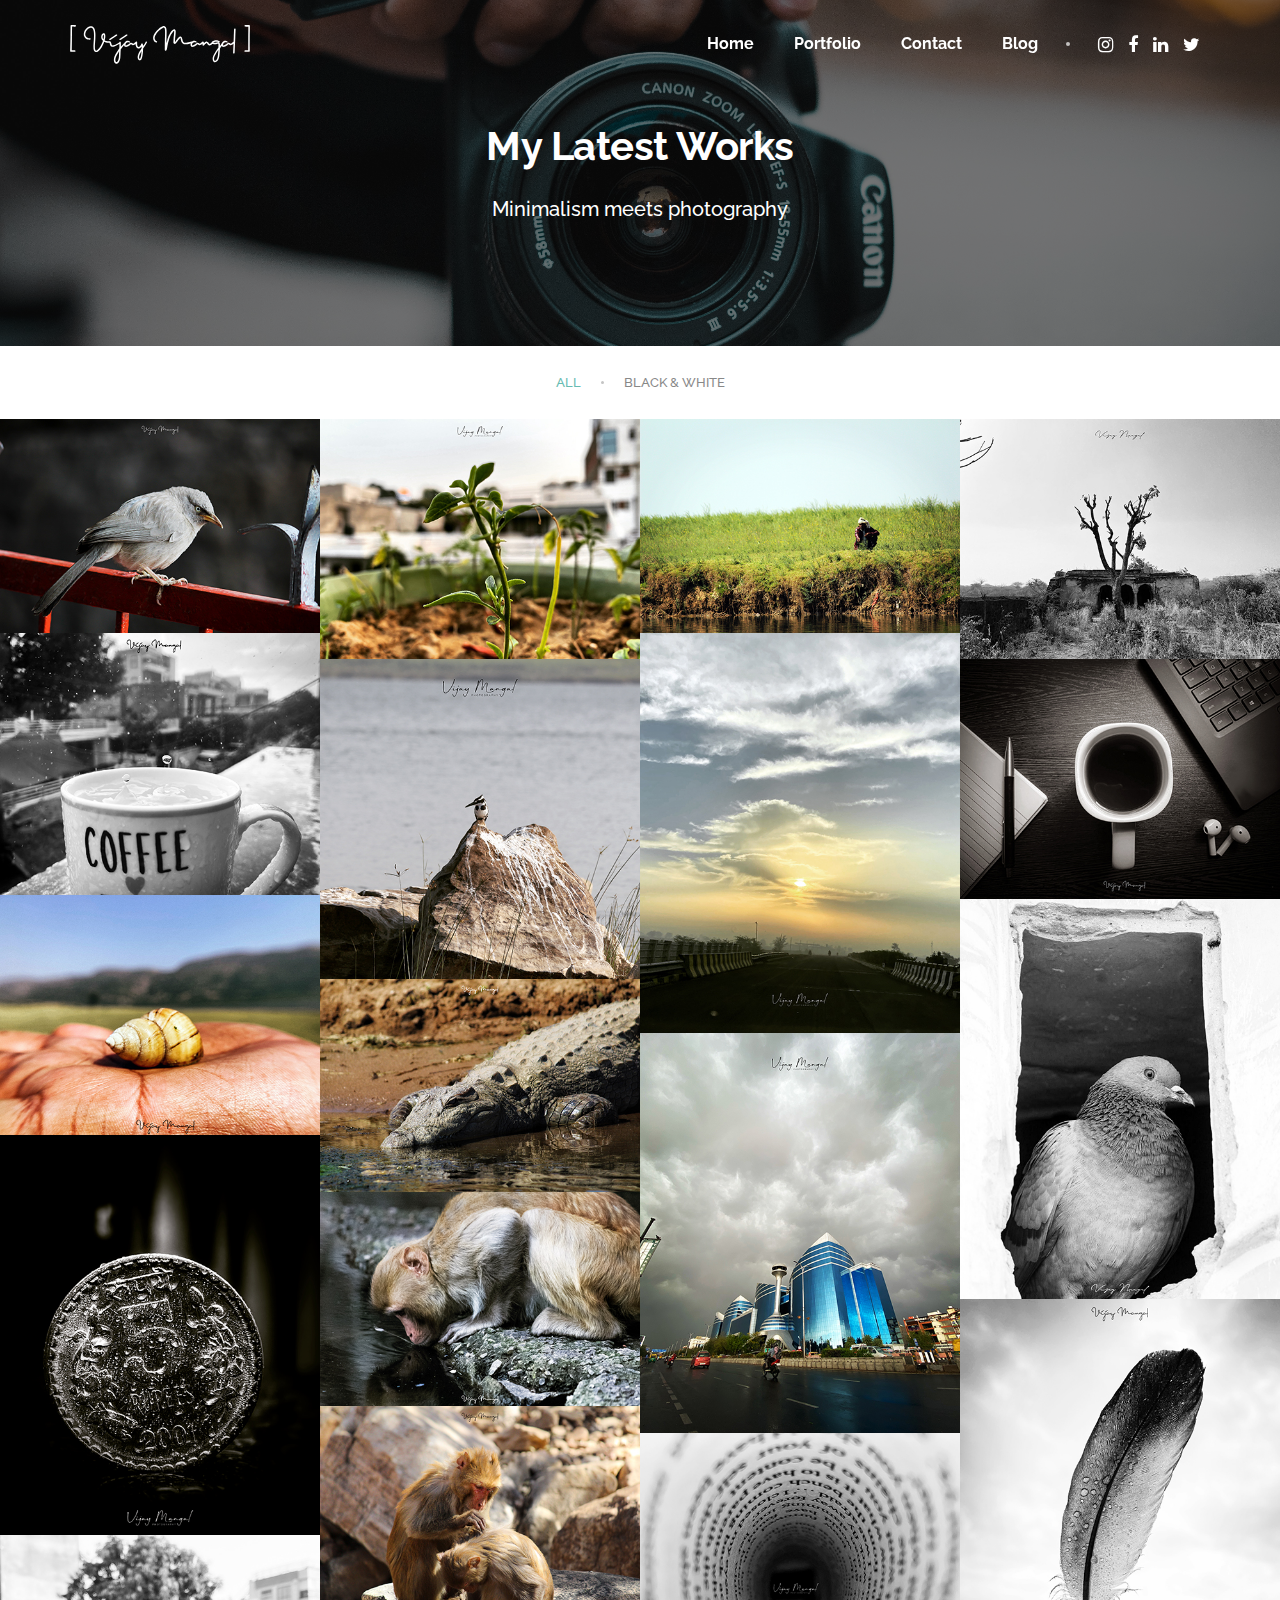
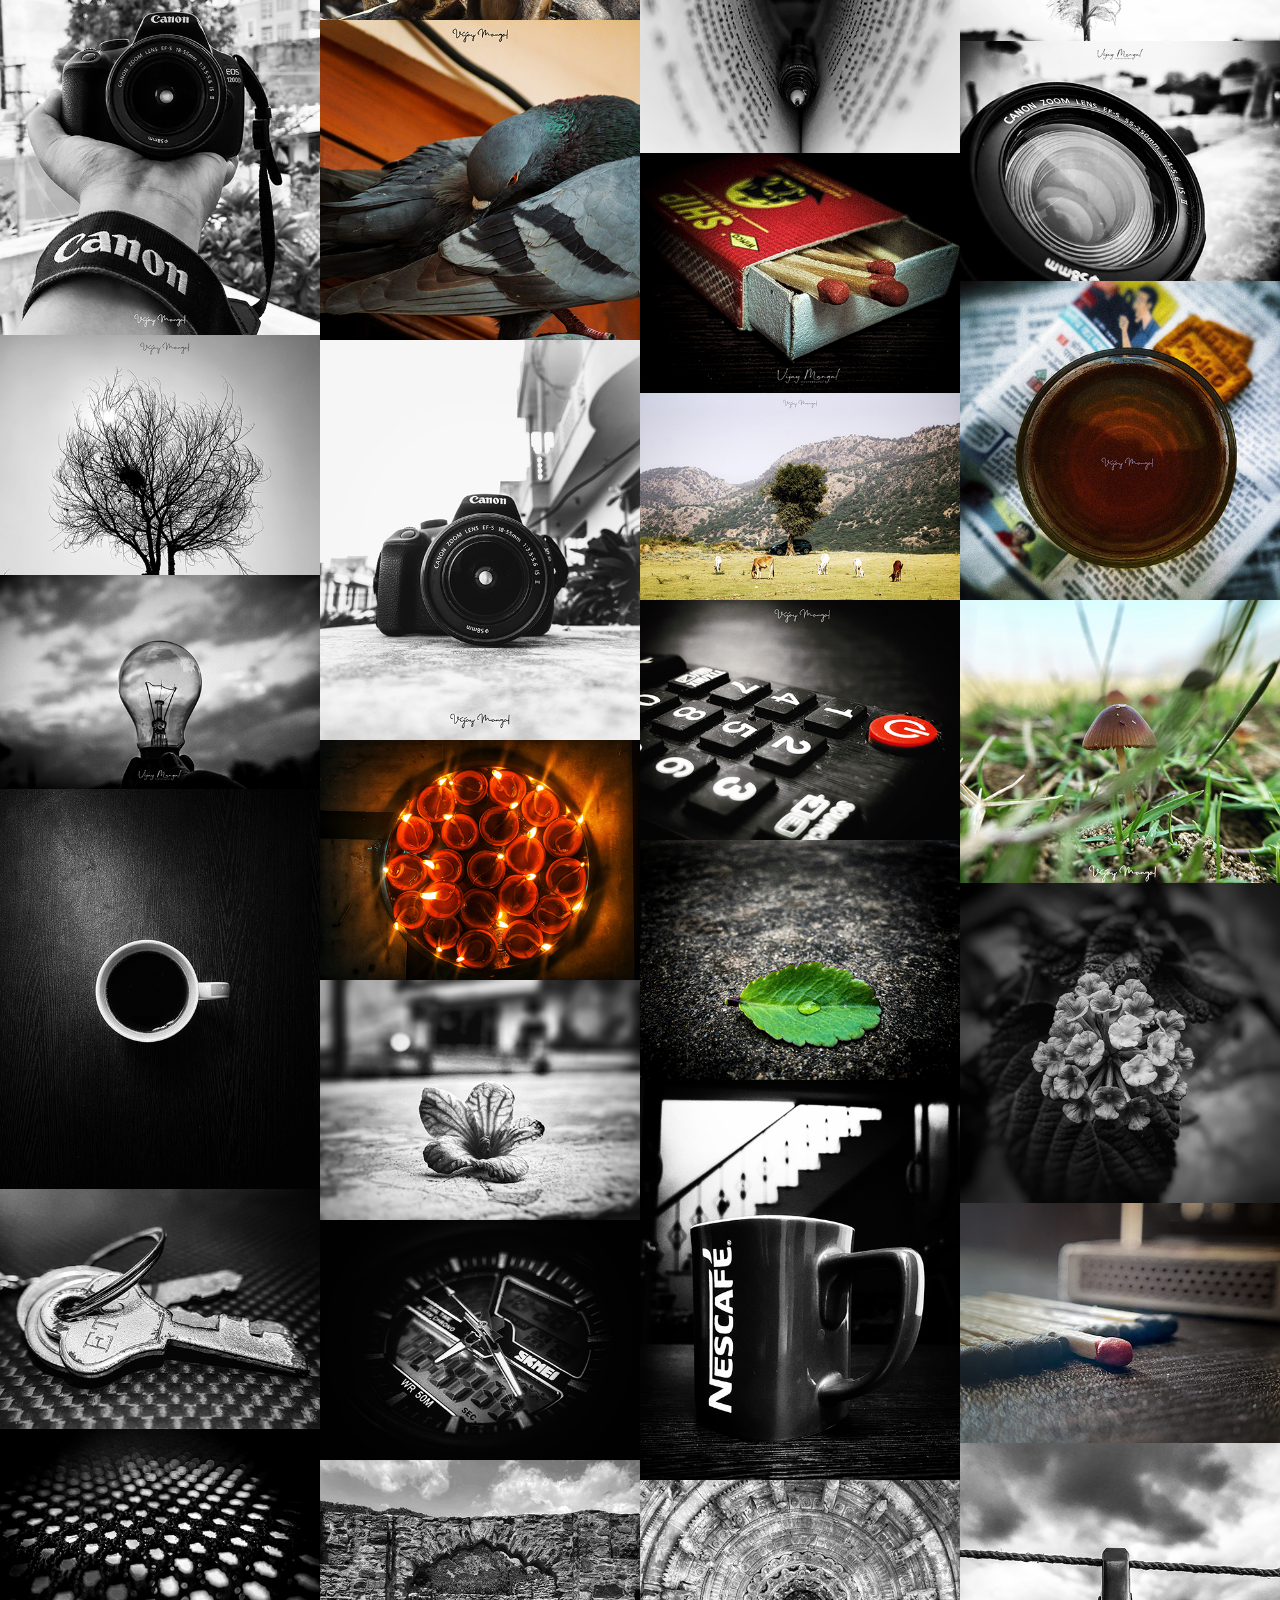
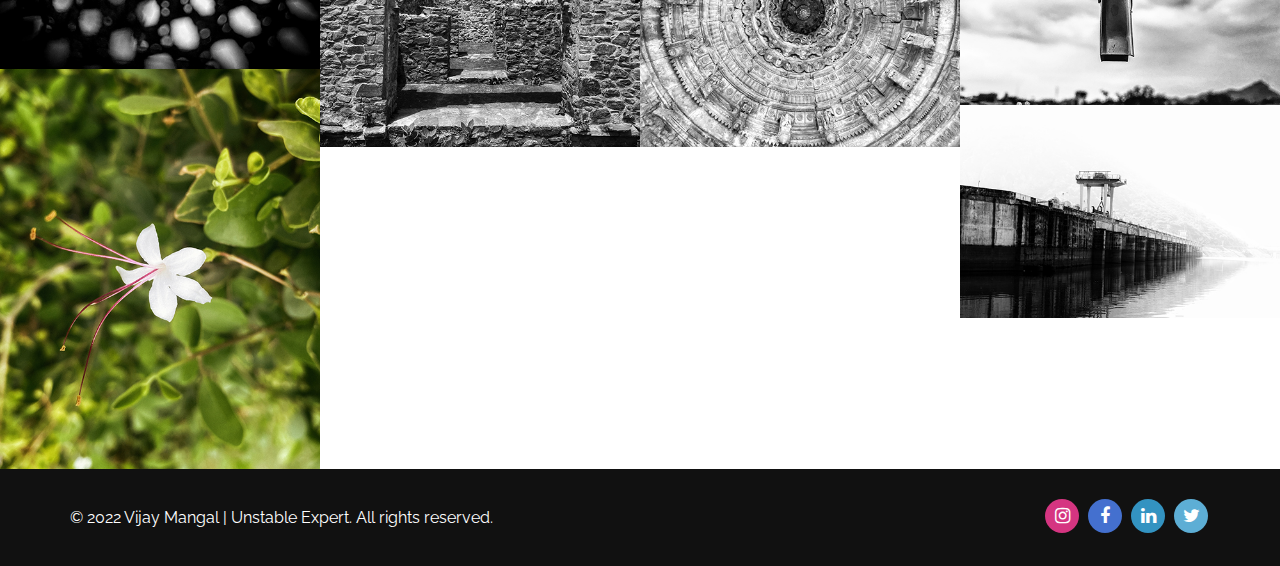
==== commit 474b129e: "vijay mangal" ====
--- a/portfolio12.html
+++ b/portfolio12.html
@@ -1,6 +1,7 @@
 <!DOCTYPE html>
 <html lang="en">
-  <head>
+
+<head>
     <meta charset="utf-8" />
     <meta name="viewport" content="width=device-width, initial-scale=1.0" />
     <meta name="text" content="" />
@@ -9,317 +10,402 @@
     <title>Vijay Mangal | Unstable Expert</title>
     <link rel="stylesheet" type="text/css" href="style/css/bootstrap.min.css" />
     <link rel="stylesheet" type="text/css" href="style/css/plugins.css" />
-    <link
-      rel="stylesheet"
-      type="text/css"
-      href="style/revolution/css/settings.css"
-    />
-    <link
-      rel="stylesheet"
-      type="text/css"
-      href="style/revolution/css/layers.css"
-    />
-    <link
-      rel="stylesheet"
-      type="text/css"
-      href="style/revolution/css/navigation.css"
-    />
-    <link
-      rel="stylesheet"
-      type="text/css"
-      href="style/revolution/revolution-addons/filmstrip/css/revolution.addon.filmstrip.css"
-    />
-    <link
-      rel="stylesheet"
-      type="text/css"
-      href="style/revolution/revolution-addons/typewriter/css/typewriter.css"
-    />
+    <link rel="stylesheet" type="text/css" href="style/revolution/css/settings.css" />
+    <link rel="stylesheet" type="text/css" href="style/revolution/css/layers.css" />
+    <link rel="stylesheet" type="text/css" href="style/revolution/css/navigation.css" />
+    <link rel="stylesheet" type="text/css"
+        href="style/revolution/revolution-addons/filmstrip/css/revolution.addon.filmstrip.css" />
+    <link rel="stylesheet" type="text/css" href="style/revolution/revolution-addons/typewriter/css/typewriter.css" />
     <link rel="stylesheet" type="text/css" href="style/type/icons.css" />
     <link rel="stylesheet" type="text/css" href="style.css" />
     <link rel="stylesheet" type="text/css" href="style/css/color/teal.css" />
     <link rel="stylesheet" type="text/css" href="style/css/font/font3.css" />
-  </head>
-  <body>
+</head>
+
+<body>
     <div class="content-wrapper">
-      <nav
-        class="navbar transparent absolute nav-wrapper-dark inverse-text navbar-expand-lg"
-      >
-        <div class="container">
-          <div class="navbar-header">
-            <div class="navbar-brand">
-              <a href="index.html"
-                ><img src="style/images/logo-light.svg" alt=""
-              /></a>
+        <nav class="navbar transparent absolute nav-wrapper-dark inverse-text navbar-expand-lg">
+            <div class="container">
+                <div class="navbar-header">
+                    <div class="navbar-brand">
+                        <a href="index8.html"><img src="style/images/logo-light.svg" alt="" /></a>
+                    </div>
+                    <div class="navbar-hamburger ml-auto d-lg-none d-xl-none">
+                        <button class="hamburger animate" data-toggle="collapse" data-target=".navbar-collapse">
+                            <span></span>
+                        </button>
+                    </div>
+                </div>
+                <!-- /.navbar-header -->
+                <div class="collapse navbar-collapse">
+                    <ul class="nav navbar-nav ml-auto">
+                        <li class="nav-item">
+                            <a class="nav-link" href="index8.html">Home</a>
+                        </li>
+                        <li class="nav-item">
+                            <a class="nav-link" href="portfolio12.html">Portfolio</a>
+                        </li>
+                        </li>
+                        <li class="nav-item">
+                            <a class="nav-link" href="contact.html">Contact</a>
+                        </li>
+                        <li class="nav-item">
+                            <a class="nav-link" href="http://blog.vijaymangal.in/" target="_blank">Blog</a>
+                        </li>
+                    </ul>
+                    <!-- /.navbar-nav -->
+                    <div class="navbar-divider"></div>
+                    <ul class="social social-mute social-s">
+                        <li>
+                            <a href="https://www.instagram.com/vijay.mangal/" target="_blank">
+                                <i class="fa fa-instagram"></i>
+                            </a>
+
+
+
+                        </li>
+                        <li>
+                            <a href="https://www.facebook.com/thevijaymangal/" target="_blank">
+                                <i class="fa fa-facebook"></i>
+                            </a>
+                        </li>
+                        <li>
+                            <a href="https://www.linkedin.com/in/vijaymangal/" target="_blank">
+                                <i class="fa fa-linkedin"></i>
+                            </a>
+                        </li>
+                        <li>
+                            <a href="https://twitter.com/thevijaymangal/" target="_blank">
+                                <i class="fa fa-twitter"></i>
+                            </a>
+                        </li>
+                    </ul>
+                </div>
+                <!-- /.navbar-collapse -->
             </div>
-            <div class="navbar-hamburger ml-auto d-lg-none d-xl-none">
-              <button
-                class="hamburger animate"
-                data-toggle="collapse"
-                data-target=".navbar-collapse"
-              >
-                <span></span>
-              </button>
+            <!-- /.container -->
+        </nav>
+        <!-- /.navbar -->
+        <div class="wrapper image-wrapper image-wrapper-inner bg-image inverse-text"
+            data-image-src="style/images/art/bg14.jpg">
+            <div class="container inner pt-120 pb-120 text-center">
+                <h1 class="heading">My Latest Works</h1>
+                <p class="lead larger text-center mb-0">
+                    Minimalism meets photography
+                </p>
             </div>
-          </div>
-          <!-- /.navbar-header -->
-          <div class="collapse navbar-collapse">
-            <ul class="nav navbar-nav ml-auto">
-              <li class="nav-item">
-                <a class="nav-link" href="index8.html">Home</a>
-              </li>
-              <li class="nav-item">
-                <a class="nav-link" href="portfolio12.html">Portfolio</a>
-              </li>
-              <li class="nav-item">
-                <a class="nav-link" href="#">About</a>
-              </li>
-              <li class="nav-item">
-                <a class="nav-link" href="#">Contact</a>
-              </li>
-              <li class="nav-item">
-                <a class="nav-link" href="#">Blog</a>
-              </li>
-            </ul>
-            <!-- /.navbar-nav -->
-            <div class="navbar-divider"></div>
-            <ul class="social social-mute social-s">
-              <li>
-                <a href="#"><i class="fa fa-instagram"></i></a>
-              </li>
-              <li>
-                <a href="#"><i class="fa fa-facebook"></i></a>
-              </li>
-              <li>
-                <a href="#"><i class="fa fa-twitter"></i></a>
-              </li>
-            </ul>
-          </div>
-          <!-- /.navbar-collapse -->
+            <!-- /.container -->
         </div>
-        <!-- /.container -->
-      </nav>
-      <!-- /.navbar -->
-      <div
-        class="wrapper image-wrapper image-wrapper-inner bg-image inverse-text"
-        data-image-src="style/images/art/bg14.jpg"
-      >
-        <div class="container inner pt-120 pb-120 text-center">
-          <h1 class="heading">My Latest Works</h1>
-          <p class="lead larger text-center mb-0">
-            Minimalism meets photography
-          </p>
+        <!-- /.wrapper -->
+        <div class="wrapper light-wrapper">
+            <div class="space30"></div>
+            <div id="cube-grid-mosaic-filter" class="cbp-filter-container text-center">
+                <div data-filter="*" class="cbp-filter-item-active cbp-filter-item">
+                    All
+                </div>
+                <div data-filter=".cat2" class="cbp-filter-item">
+                    Black &amp; White
+                </div>
+            </div>
+            <div class="clearfix"></div>
+            <div class="space20"></div>
+            <div id="cube-grid-mosaic" class="cbp light-gallery">
+                <div class="cbp-item">
+                    <figure class="overlay overlay2">
+                        <a href="style/images/clicks/001.JPG"><img src="style/images/clicks/001s.JPG" alt="" />
+                        </a>
+                    </figure>
+                </div>
+                <div class="cbp-item">
+                    <figure class="overlay overlay2">
+                        <a href="style/images/clicks/002.JPG"><img src="style/images/clicks/002s.JPG" alt="" />
+                        </a>
+                    </figure>
+                </div>
+                <div class="cbp-item">
+                    <figure class="overlay overlay2">
+                        <a href="style/images/clicks/003.JPG"><img src="style/images/clicks/003s.JPG" alt="" />
+                        </a>
+                    </figure>
+                </div>
+                <div class="cbp-item cat2">
+                    <figure class="overlay overlay2">
+                        <a href="style/images/clicks/004.JPG"><img src="style/images/clicks/004s.JPG" alt="" />
+                        </a>
+                    </figure>
+                </div>
+                <div class="cbp-item cat2">
+                    <figure class="overlay overlay2">
+                        <a href="style/images/clicks/005.JPG"><img src="style/images/clicks/005s.JPG" alt="" />
+                        </a>
+                    </figure>
+                </div>
+                <div class="cbp-item">
+                    <figure class="overlay overlay2">
+                        <a href="style/images/clicks/006.JPG"><img src="style/images/clicks/006s.JPG" alt="" />
+                        </a>
+                    </figure>
+                </div>
+                <div class="cbp-item">
+                    <figure class="overlay overlay2">
+                        <a href="style/images/clicks/007.JPG"><img src="style/images/clicks/007s.JPG" alt="" />
+                        </a>
+                    </figure>
+                </div>
+                <div class="cbp-item cat2">
+                    <figure class="overlay overlay2">
+                        <a href="style/images/clicks/008.JPG"><img src="style/images/clicks/008s.JPG" alt="" />
+                        </a>
+                    </figure>
+                </div>
+                <div class="cbp-item">
+                    <figure class="overlay overlay2">
+                        <a href="style/images/clicks/009.JPG"><img src="style/images/clicks/009s.JPG" alt="" />
+                        </a>
+                    </figure>
+                </div>
+                <div class="cbp-item cat2">
+                    <figure class="overlay overlay2">
+                        <a href="style/images/clicks/010.JPG"><img src="style/images/clicks/010s.JPG" alt="" />
+                        </a>
+                    </figure>
+                </div>
+                <div class="cbp-item">
+                    <figure class="overlay overlay2">
+                        <a href="style/images/clicks/011.JPG"><img src="style/images/clicks/011s.JPG" alt="" />
+                        </a>
+                    </figure>
+                </div>
+                <div class="cbp-item">
+                    <figure class="overlay overlay2">
+                        <a href="style/images/clicks/012.JPG"><img src="style/images/clicks/012s.JPG" alt="" />
+                        </a>
+                    </figure>
+                </div>
+                <div class="cbp-item cat2">
+                    <figure class="overlay overlay2">
+                        <a href="style/images/clicks/013.JPG"><img src="style/images/clicks/013s.JPG" alt="" />
+                        </a>
+                    </figure>
+                </div>
+                <div class="cbp-item">
+                    <figure class="overlay overlay2">
+                        <a href="style/images/clicks/014.JPG"><img src="style/images/clicks/014s.JPG" alt="" />
+                        </a>
+                    </figure>
+                </div>
+                <div class="cbp-item cat2">
+                    <figure class="overlay overlay2">
+                        <a href="style/images/clicks/015.JPG"><img src="style/images/clicks/015s.JPG" alt="" />
+                        </a>
+                    </figure>
+                </div>
+                <div class="cbp-item">
+                    <figure class="overlay overlay2">
+                        <a href="style/images/clicks/016.JPG"><img src="style/images/clicks/016s.JPG" alt="" />
+                        </a>
+                    </figure>
+                </div>
+                <div class="cbp-item cat2">
+                    <figure class="overlay overlay2">
+                        <a href="style/images/clicks/017.JPG"><img src="style/images/clicks/017s.JPG" alt="" />
+                        </a>
+                    </figure>
+                </div>
+                <div class="cbp-item cat2">
+                    <figure class="overlay overlay2">
+                        <a href="style/images/clicks/018.JPG"><img src="style/images/clicks/018s.JPG" alt="" />
+                        </a>
+                    </figure>
+                </div>
+                <div class="cbp-item">
+                    <figure class="overlay overlay2">
+                        <a href="style/images/clicks/019.JPG"><img src="style/images/clicks/019s.JPG" alt="" />
+                        </a>
+                    </figure>
+                </div>
+                <div class="cbp-item cat2">
+                    <figure class="overlay overlay2">
+                        <a href="style/images/clicks/020.JPG"><img src="style/images/clicks/020s.JPG" alt="" />
+                        </a>
+                    </figure>
+                </div>
+                <div class="cbp-item">
+                    <figure class="overlay overlay2">
+                        <a href="style/images/clicks/021.JPG"><img src="style/images/clicks/021s.JPG" alt="" />
+                        </a>
+                    </figure>
+                </div>
+                <div class="cbp-item">
+                    <figure class="overlay overlay2">
+                        <a href="style/images/clicks/022.JPG"><img src="style/images/clicks/022s.JPG" alt="" />
+                        </a>
+                    </figure>
+                </div>
+                <div class="cbp-item cat2">
+                    <figure class="overlay overlay2">
+                        <a href="style/images/clicks/023.JPG"><img src="style/images/clicks/023s.JPG" alt="" />
+                        </a>
+                    </figure>
+                </div>
+                <div class="cbp-item cat2">
+                    <figure class="overlay overlay2">
+                        <a href="style/images/clicks/024.JPG"><img src="style/images/clicks/024s.JPG" alt="" />
+                        </a>
+                    </figure>
+                </div>
+                <div class="cbp-item">
+                    <figure class="overlay overlay2">
+                        <a href="style/images/clicks/025.JPG"><img src="style/images/clicks/025s.JPG" alt="" />
+                        </a>
+                    </figure>
+                </div>
+                <div class="cbp-item cat2">
+                    <figure class="overlay overlay2">
+                        <a href="style/images/clicks/026.JPG"><img src="style/images/clicks/026s.JPG" alt="" />
+                        </a>
+                    </figure>
+                </div>
+                <div class="cbp-item">
+                    <figure class="overlay overlay2">
+                        <a href="style/images/clicks/027.JPG"><img src="style/images/clicks/027s.JPG" alt="" />
+                        </a>
+                    </figure>
+                </div>
+                <div class="cbp-item">
+                    <figure class="overlay overlay2">
+                        <a href="style/images/clicks/028.JPG"><img src="style/images/clicks/028s.JPG" alt="" />
+                        </a>
+                    </figure>
+                </div>
+                <div class="cbp-item">
+                    <figure class="overlay overlay2">
+                        <a href="style/images/clicks/029.JPG"><img src="style/images/clicks/029s.JPG" alt="" />
+                        </a>
+                    </figure>
+                </div>
+                <div class="cbp-item cat2">
+                    <figure class="overlay overlay2">
+                        <a href="style/images/clicks/030.JPG"><img src="style/images/clicks/030s.JPG" alt="" />
+                        </a>
+                    </figure>
+                </div>
+                <div class="cbp-item">
+                    <figure class="overlay overlay2">
+                        <a href="style/images/clicks/031.JPG"><img src="style/images/clicks/031s.JPG" alt="" />
+                        </a>
+                    </figure>
+                </div>
+                <div class="cbp-item cat2">
+                    <figure class="overlay overlay2">
+                        <a href="style/images/clicks/032.JPG"><img src="style/images/clicks/032s.JPG" alt="" />
+                        </a>
+                    </figure>
+                </div>
+                <div class="cbp-item cat2">
+                    <figure class="overlay overlay2">
+                        <a href="style/images/clicks/033.JPG"><img src="style/images/clicks/033s.JPG" alt="" />
+                        </a>
+                    </figure>
+                </div>
+                <div class="cbp-item cat2">
+                    <figure class="overlay overlay2">
+                        <a href="style/images/clicks/034.JPG"><img src="style/images/clicks/034s.JPG" alt="" />
+                        </a>
+                    </figure>
+                </div>
+                <div class="cbp-item cat2">
+                    <figure class="overlay overlay2">
+                        <a href="style/images/clicks/035.JPG"><img src="style/images/clicks/035s.JPG" alt="" />
+                        </a>
+                    </figure>
+                </div>
+                <div class="cbp-item">
+                    <figure class="overlay overlay2">
+                        <a href="style/images/clicks/036.JPG"><img src="style/images/clicks/036s.JPG" alt="" />
+                        </a>
+                    </figure>
+                </div>
+                <div class="cbp-item cat2">
+                    <figure class="overlay overlay2">
+                        <a href="style/images/clicks/037.JPG"><img src="style/images/clicks/037s.JPG" alt="" />
+                        </a>
+                    </figure>
+                </div>
+                <div class="cbp-item cat2">
+                    <figure class="overlay overlay2">
+                        <a href="style/images/clicks/038.JPG"><img src="style/images/clicks/038s.JPG" alt="" />
+                        </a>
+                    </figure>
+                </div>
+                <div class="cbp-item cat2">
+                    <figure class="overlay overlay2">
+                        <a href="style/images/clicks/039.JPG"><img src="style/images/clicks/039s.JPG" alt="" />
+                        </a>
+                    </figure>
+                </div>
+                <div class="cbp-item cat2">
+                    <figure class="overlay overlay2">
+                        <a href="style/images/clicks/040.JPG"><img src="style/images/clicks/040s.JPG" alt="" />
+                        </a>
+                    </figure>
+                </div>
+                <div class="cbp-item cat2">
+                    <figure class="overlay overlay2">
+                        <a href="style/images/clicks/041.JPG"><img src="style/images/clicks/041s.JPG" alt="" />
+                        </a>
+                    </figure>
+                </div>
+                <div class="cbp-item">
+                    <figure class="overlay overlay2">
+                        <a href="style/images/clicks/042.JPG"><img src="style/images/clicks/042s.JPG" alt="" />
+                        </a>
+                    </figure>
+                </div>
+                <div class="cbp-item cat2">
+                    <figure class="overlay overlay2">
+                        <a href="style/images/clicks/043.JPG"><img src="style/images/clicks/043s.JPG" alt="" />
+                        </a>
+                    </figure>
+                </div>
+            </div>
+            <!--/.cbp -->
         </div>
-        <!-- /.container -->
-      </div>
-      <!-- /.wrapper -->
-      <div class="wrapper light-wrapper">
-        <div class="space30"></div>
-        <div
-          id="cube-grid-mosaic-filter"
-          class="cbp-filter-container text-center"
-        >
-          <div data-filter="*" class="cbp-filter-item-active cbp-filter-item">
-            All
-          </div>
-          <div data-filter=".cat1" class="cbp-filter-item">Category 1</div>
-          <div data-filter=".cat2" class="cbp-filter-item">Category 2</div>
-          <div data-filter=".cat3" class="cbp-filter-item">Category 3</div>
-          <div data-filter=".cat4" class="cbp-filter-item">Category 4</div>
-          <div data-filter=".cat5" class="cbp-filter-item">Category 5</div>
-        </div>
-        <div class="clearfix"></div>
-        <div class="space20"></div>
-        <div id="cube-grid-mosaic" class="cbp light-gallery">
-          <div class="cbp-item cat1 cat5">
-            <figure class="overlay overlay2">
-              <a href="style/images/art/pm1-full.jpg" data-sub-html="#caption1"
-                ><img src="style/images/art/pm1.jpg" alt="" />
-                <div id="caption1" class="d-none">
-                  <p>Cras mattis consectetur purus sit amet fermentum.</p>
-                </div>
-              </a>
-            </figure>
-          </div>
-          <!--/.cbp-item -->
-          <div class="cbp-item cat2">
-            <figure class="overlay overlay2">
-              <a href="style/images/art/pm2-full.jpg"
-                ><img src="style/images/art/pm2.jpg" alt=""
-              /></a>
-            </figure>
-          </div>
-          <!--/.cbp-item -->
-          <div class="cbp-item cat2 cat3">
-            <figure class="overlay overlay2">
-              <a href="style/images/art/pm3-full.jpg" data-sub-html="#caption2"
-                ><img src="style/images/art/pm3.jpg" alt="" />
-                <div id="caption2" class="d-none">
-                  <p>Nulla vitae elit libero, a pharetra augue.</p>
-                </div>
-              </a>
-            </figure>
-          </div>
-          <!--/.cbp-item -->
-          <div class="cbp-item cat1 cat5">
-            <figure class="overlay overlay2">
-              <a href="style/images/art/pm4-full.jpg"
-                ><img src="style/images/art/pm4.jpg" alt=""
-              /></a>
-            </figure>
-          </div>
-          <!--/.cbp-item -->
-          <div class="cbp-item cat5 cat4">
-            <figure class="overlay overlay2">
-              <a href="style/images/art/pm5-full.jpg"
-                ><img src="style/images/art/pm5.jpg" alt=""
-              /></a>
-            </figure>
-          </div>
-          <!--/.cbp-item -->
-          <div class="cbp-item cat2 cat3">
-            <figure class="overlay overlay2">
-              <a href="style/images/art/pm6-full.jpg"
-                ><img src="style/images/art/pm6.jpg" alt=""
-              /></a>
-            </figure>
-          </div>
-          <!--/.cbp-item -->
-          <div class="cbp-item cat5">
-            <figure class="overlay overlay2">
-              <a href="style/images/art/pm7-full.jpg"
-                ><img src="style/images/art/pm7.jpg" alt=""
-              /></a>
-            </figure>
-          </div>
-          <!--/.cbp-item -->
-          <div class="cbp-item cat1 cat5">
-            <figure class="overlay overlay2">
-              <a href="style/images/art/pm8-full.jpg"
-                ><img src="style/images/art/pm8.jpg" alt=""
-              /></a>
-            </figure>
-          </div>
-          <!--/.cbp-item -->
-          <div class="cbp-item cat2 cat4">
-            <figure class="overlay overlay2">
-              <a href="style/images/art/pm9-full.jpg"
-                ><img src="style/images/art/pm9.jpg" alt=""
-              /></a>
-            </figure>
-          </div>
-          <!--/.cbp-item -->
-          <div class="cbp-item cat1 cat2">
-            <figure class="overlay overlay2">
-              <a href="style/images/art/pm10-full.jpg"
-                ><img src="style/images/art/pm10.jpg" alt=""
-              /></a>
-            </figure>
-          </div>
-          <!--/.cbp-item -->
-          <div class="cbp-item cat5 cat3">
-            <figure class="overlay overlay2">
-              <a href="style/images/art/pm11-full.jpg"
-                ><img src="style/images/art/pm11.jpg" alt=""
-              /></a>
-            </figure>
-          </div>
-          <!--/.cbp-item -->
-          <div class="cbp-item cat5 cat2">
-            <figure class="overlay overlay2">
-              <a href="style/images/art/pm12-full.jpg"
-                ><img src="style/images/art/pm12.jpg" alt=""
-              /></a>
-            </figure>
-          </div>
-          <!--/.cbp-item -->
-          <div class="cbp-item cat4 cat3">
-            <figure class="overlay overlay2">
-              <a href="style/images/art/pm13-full.jpg"
-                ><img src="style/images/art/pm13.jpg" alt=""
-              /></a>
-            </figure>
-          </div>
-          <!--/.cbp-item -->
-          <div class="cbp-item cat1 cat2 cat5">
-            <figure class="overlay overlay2">
-              <a href="style/images/art/pm14-full.jpg"
-                ><img src="style/images/art/pm14.jpg" alt=""
-              /></a>
-            </figure>
-          </div>
-          <!--/.cbp-item -->
-          <div class="cbp-item cat3 cat4">
-            <figure class="overlay overlay2">
-              <a href="style/images/art/pm15-full.jpg"
-                ><img src="style/images/art/pm15.jpg" alt=""
-              /></a>
-            </figure>
-          </div>
-          <!--/.cbp-item -->
-          <div class="cbp-item cat1 cat5">
-            <figure class="overlay overlay2">
-              <a href="style/images/art/pm16-full.jpg"
-                ><img src="style/images/art/pm16.jpg" alt=""
-              /></a>
-            </figure>
-          </div>
-          <!--/.cbp-item -->
-          <div class="cbp-item cat2 cat3 cat4">
-            <figure class="overlay overlay2">
-              <a href="style/images/art/pm17-full.jpg"
-                ><img src="style/images/art/pm17.jpg" alt=""
-              /></a>
-            </figure>
-          </div>
-          <!--/.cbp-item -->
-          <div class="cbp-item cat1 cat4">
-            <figure class="overlay overlay2">
-              <a href="style/images/art/pm18-full.jpg"
-                ><img src="style/images/art/pm18.jpg" alt=""
-              /></a>
-            </figure>
-          </div>
-          <!--/.cbp-item -->
-        </div>
-        <!--/.cbp -->
-      </div>
-      <!-- /.wrapper -->
-      <footer class="dark-wrapper inverse-text">
-        <div class="sub-footer">
-          <div class="container inner text-center">
-            <img
-              src="#"
-              srcset="
-                style/images/logo-light.png    1x,
-                style/images/logo-light@2x.png 2x
-              "
-              alt=""
-            />
-            <div class="space25"></div>
-            <p>© 2018 Brailie. All rights reserved. Theme by elemis.</p>
-            <div class="space30"></div>
-            <ul class="social social-bg social-s">
-              <li>
-                <a href="#"><i class="fa fa-twitter"></i></a>
-              </li>
-              <li>
-                <a href="#"><i class="fa fa-facebook-f"></i></a>
-              </li>
-              <li>
-                <a href="#"><i class="fa fa-pinterest"></i></a>
-              </li>
-              <li>
-                <a href="#"><i class="fa fa-vimeo"></i></a>
-              </li>
-              <li>
-                <a href="#"><i class="fa fa-instagram"></i></a>
-              </li>
-            </ul>
-          </div>
-          <!-- /.container -->
-        </div>
-        <!-- /.sub-footer -->
-      </footer>
+        <!-- /.wrapper -->
+        <footer>
+            <div class="sub-footer dark-wrapper inverse-text">
+                <div class="container inner pt-30 pb-30 d-md-flex align-items-md-center text-center">
+                    <div class="mr-auto">
+                        <p>© 2022 Vijay Mangal | Unstable Expert. All rights reserved.</p>
+                    </div>
+                    <!-- /div -->
+                    <div class="space20 d-md-none"></div>
+                    <div class="ml-auto text-md-right">
+                        <ul class="social social-bg social-s">
+                            <li>
+                                <a href="https://www.instagram.com/vijay.mangal/" target="_blank"><i
+                                        class="fa fa-instagram"></i></a>
+                            </li>
+                            <li>
+                                <a href="https://www.facebook.com/thevijaymangal/" target="_blank"><i
+                                        class="fa fa-facebook-f"></i></a>
+                            </li>
+                            <li>
+                                <a href="https://www.linkedin.com/in/vijaymangal/" target="_blank"><i
+                                        class="fa fa-linkedin"></i></a>
+                            </li>
+                            <li>
+                                <a href="https://twitter.com/thevijaymangal/" target="_blank"><i
+                                        class="fa fa-twitter"></i></a>
+                            </li>
+                        </ul>
+                    </div>
+                    <!-- /div -->
+                </div>
+                <!-- /.container -->
+            </div>
+            <!-- /.sub-footer -->
+        </footer>
     </div>
     <!-- /.content-wrapper -->
     <script src="style/js/jquery.min.js"></script>
@@ -340,5 +426,6 @@
     <script src="style/revolution/js/extensions/revolution.extension.video.min.js"></script>
     <script src="style/js/plugins.js"></script>
     <script src="style/js/scripts.js"></script>
-  </body>
-</html>
+</body>
+
+</html>--- a/style.css
+++ b/style.css
@@ -735,6 +735,23 @@
   -webkit-column-count: 4;
   column-count: 4;
 }
+
+::-webkit-scrollbar {
+  width: 7px;
+  height: 7px;
+}
+
+::-webkit-scrollbar-track {
+  -webkit-box-shadow: none;
+  border-radius: 10px;
+  background: #000;
+}
+
+::-webkit-scrollbar-thumb {
+  border-radius: 10px;
+  -webkit-box-shadow: none;
+  background: #333;
+}
 /*-----------------------------------------------------------------------------------*/
 /*	03. NAVBAR
 /*-----------------------------------------------------------------------------------*/
